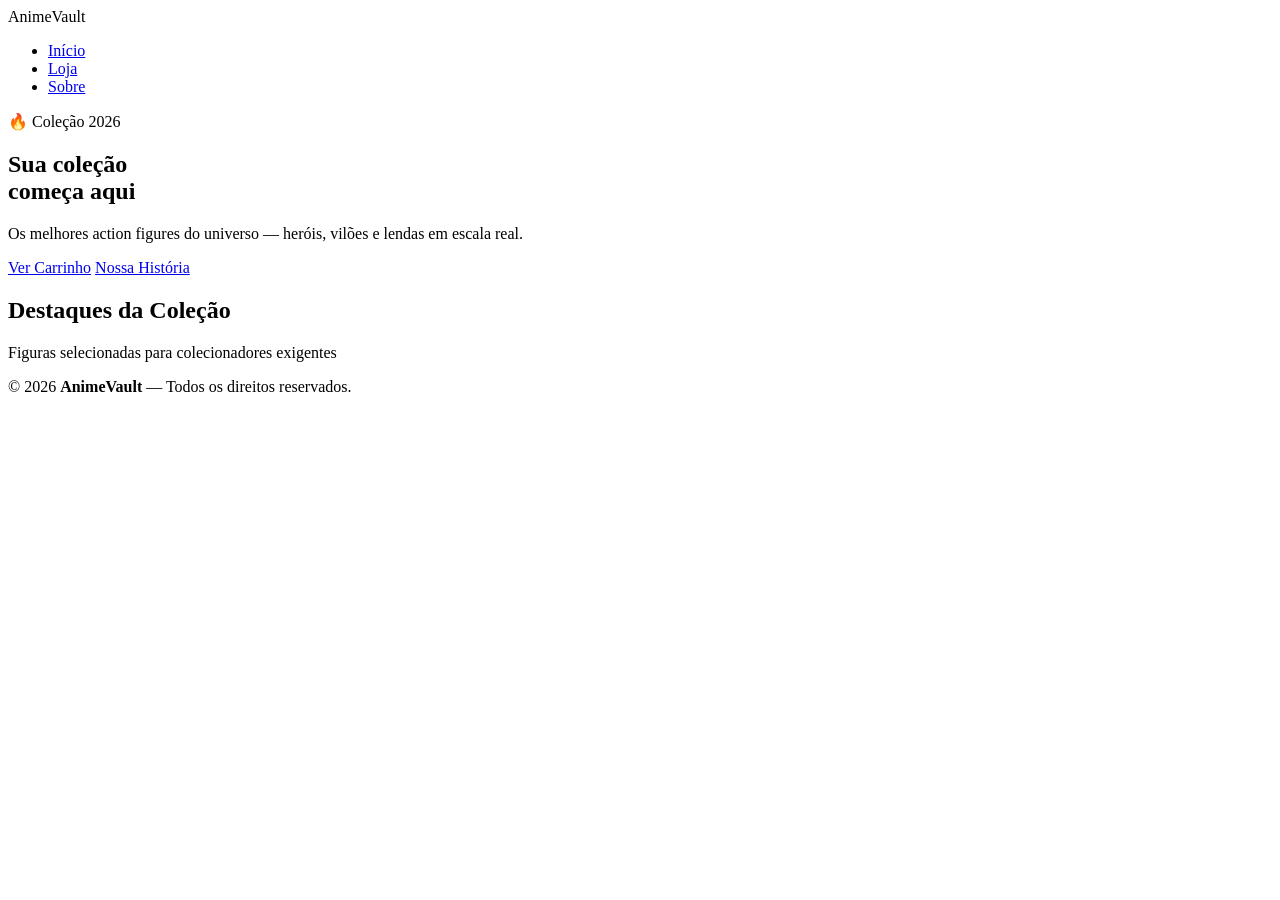
==== index.html @ 43f0159e "feat: criação de paginas loja.html e sobre.html" ====
<!DOCTYPE html>
<html lang="pt-BR">
<head>
  <meta charset="UTF-8">
  <meta name="viewport" content="width=device-width, initial-scale=1.0">
  <title>AnimeVault — Action Figures</title>
  <link rel="stylesheet" href="src/css/estilo.css">
</head>
<body>

  <!-- CABEÇALHO -->
  <header>
    <div class="nav-container">
      <div class="logo">Anime<span>Vault</span></div>
      <nav>
        <ul>
          <li><a href="index.html" class="ativo">Início</a></li>
          <li><a href="pages/loja.html">Loja</a></li>
          <li><a href="pages/sobre.html">Sobre</a></li>
        </ul>
      </nav>
    </div>
  </header>

  <!-- HERO -->
  <section class="hero">
    <span class="hero-badge">🔥 Coleção 2026</span>
    <h1>Sua coleção<br><span>começa aqui</span></h1>
    <p>Os melhores action figures do universo — heróis, vilões e lendas em escala real.</p>
    <div class="hero-btns">
      <a href="pages/loja.html" class="btn btn-primario">Ver Carrinho</a>
      <a href="pages/sobre.html" class="btn btn-secundario">Nossa História</a>
    </div>
  </section>

  <!-- PRODUTOS -->
  <main>
    <div class="section">
      <h2 class="section-titulo">Destaques da <span>Coleção</span></h2>
      <p class="section-subtitulo">Figuras selecionadas para colecionadores exigentes</p>
      <div class="divisor"></div>

      <!-- Container preenchido via JavaScript (DOM) -->
      <div class="produtos-grid" id="produtos-container"></div>
    </div>
  </main>

  <!-- RODAPÉ -->
  <footer>
    <p>&copy; 2026 <strong>AnimeVault</strong> — Todos os direitos reservados.</p>
  </footer>

  <script src="src/js/script.js"></script>
</body>
</html>
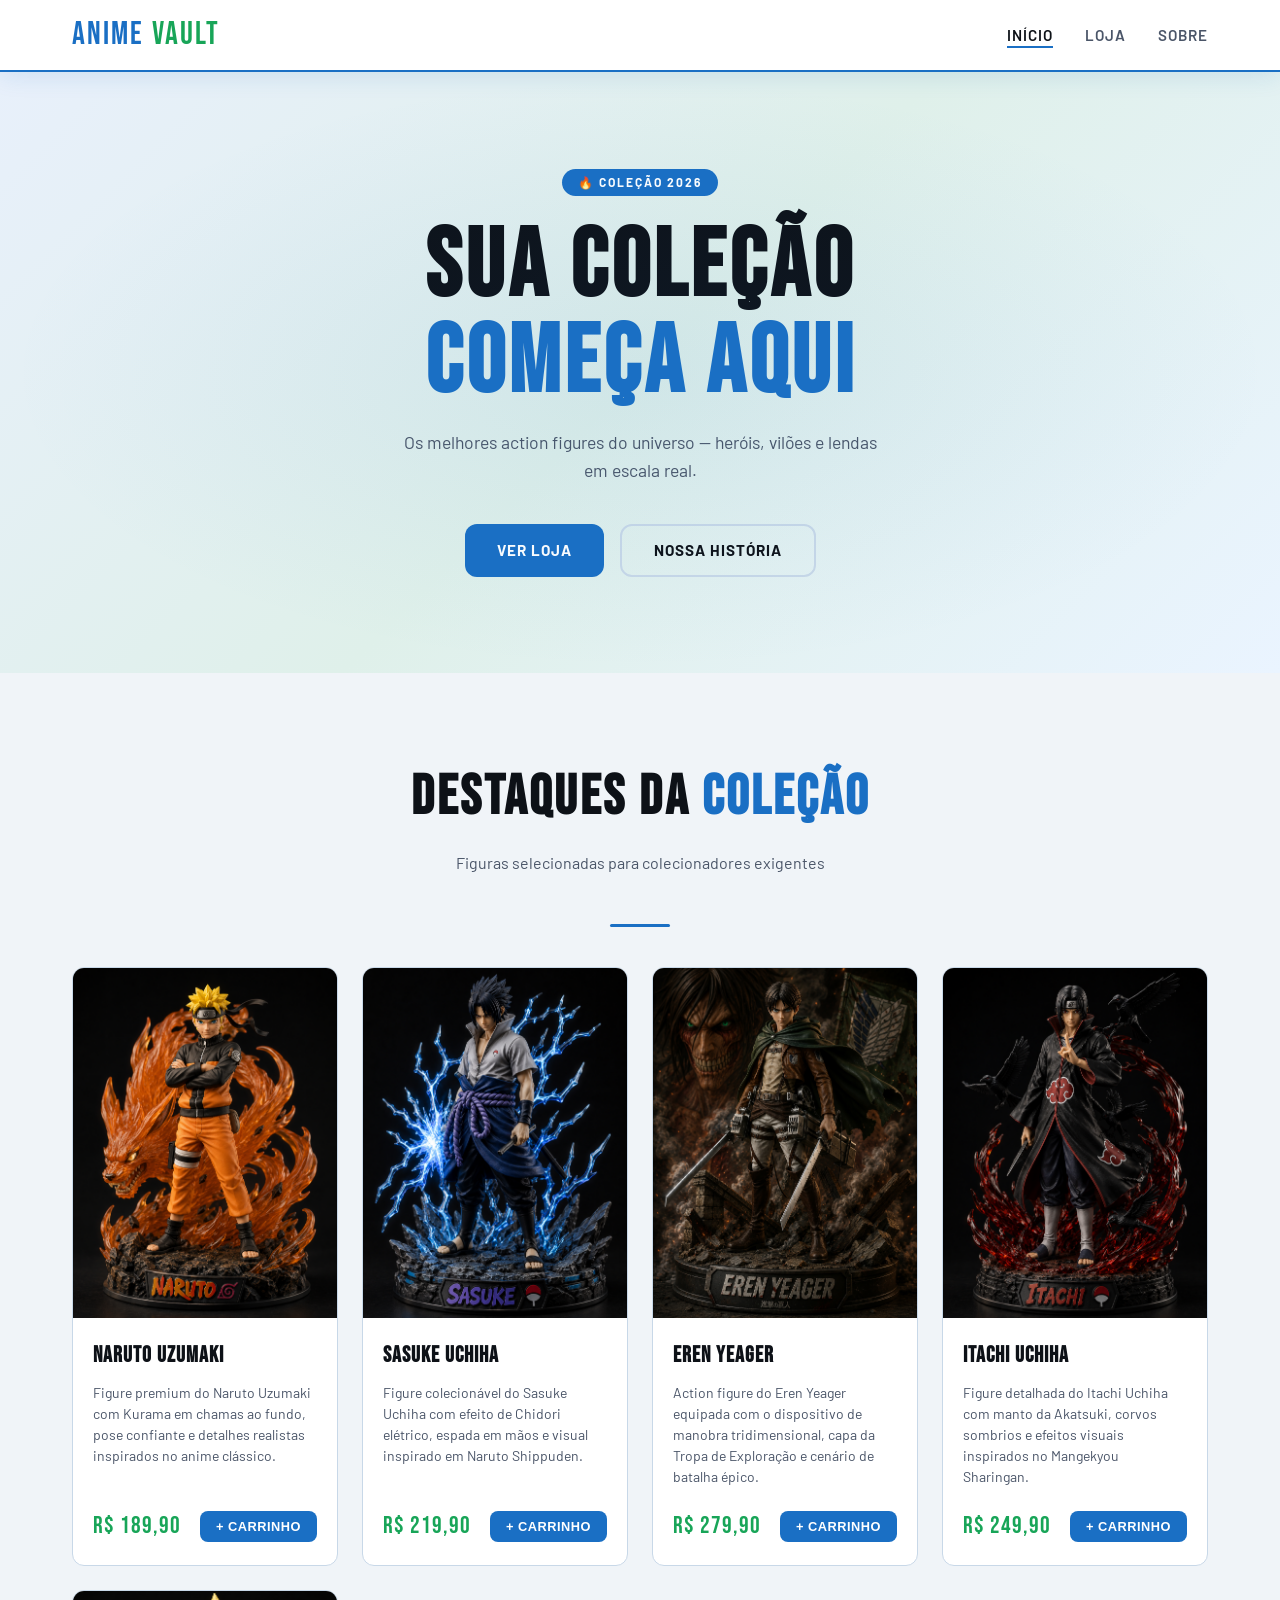
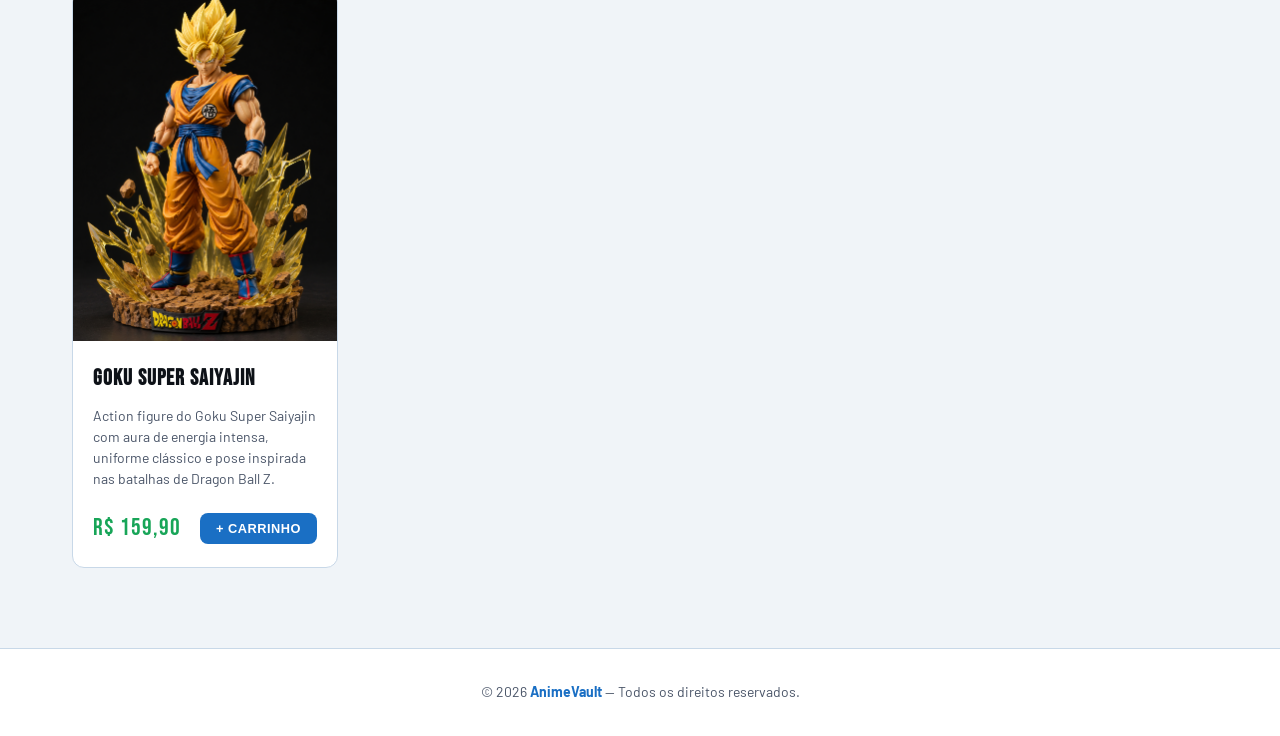
==== commit 6f010c82: "Feat: implementação de um botao de remover item do carrinho" ====
--- a/index.html
+++ b/index.html
@@ -28,7 +28,7 @@
     <h1>Sua coleção<br><span>começa aqui</span></h1>
     <p>Os melhores action figures do universo — heróis, vilões e lendas em escala real.</p>
     <div class="hero-btns">
-      <a href="pages/loja.html" class="btn btn-primario">Ver Carrinho</a>
+      <a href="pages/loja.html" class="btn btn-primario">Ver Loja</a>
       <a href="pages/sobre.html" class="btn btn-secundario">Nossa História</a>
     </div>
   </section>
--- a/src/css/estilo.css
+++ b/src/css/estilo.css
@@ -0,0 +1,695 @@
+/* ============================================================
+   VARIÁVEIS & RESET
+   ============================================================ */
+@import url('https://fonts.googleapis.com/css2?family=Bebas+Neue&family=Barlow:wght@400;500;600;700&display=swap');
+
+:root {
+  --cor-fundo: #f0f4f8;
+  --cor-fundo2: #ffffff;
+  --cor-card: #ffffff;
+  --cor-borda: #c8d8e8;
+  --cor-primaria: #1a6fc4;
+  --cor-primaria-hover: #155aa0;
+  --cor-acento: #18a558;
+  --cor-texto: #0d1117;
+  --cor-texto-suave: #4a5568;
+  --cor-sucesso: #18a558;
+  --fonte-titulo: 'Bebas Neue', sans-serif;
+  --fonte-corpo: 'Barlow', sans-serif;
+  --sombra: 0 4px 24px rgba(26, 111, 196, 0.12);
+  --sombra-card: 0 2px 12px rgba(0, 0, 0, 0.08);
+  --raio: 12px;
+  --transicao: 0.25s ease;
+}
+
+*, *::before, *::after {
+  margin: 0;
+  padding: 0;
+  box-sizing: border-box;
+}
+
+html {
+  scroll-behavior: smooth;
+}
+
+body {
+  background-color: var(--cor-fundo);
+  color: var(--cor-texto);
+  font-family: var(--fonte-corpo);
+  font-size: 16px;
+  line-height: 1.6;
+  min-height: 100vh;
+  display: flex;
+  flex-direction: column;
+}
+
+a {
+  color: inherit;
+  text-decoration: none;
+}
+
+ul {
+  list-style: none;
+}
+
+img {
+  max-width: 100%;
+  display: block;
+}
+.card-img {
+    width: 100%;
+    height: 350px;
+    object-fit: cover;
+}
+
+/* ============================================================
+   HEADER & NAV
+   ============================================================ */
+header {
+  background: var(--cor-fundo2);
+  border-bottom: 2px solid var(--cor-primaria);
+  position: sticky;
+  top: 0;
+  z-index: 100;
+  box-shadow: var(--sombra);
+}
+
+.nav-container {
+  max-width: 1200px;
+  margin: 0 auto;
+  padding: 0 2rem;
+  display: flex;
+  align-items: center;
+  justify-content: space-between;
+  height: 70px;
+}
+
+.logo {
+  font-family: var(--fonte-titulo);
+  font-size: 2rem;
+  letter-spacing: 2px;
+  color: var(--cor-primaria);
+  display: flex;
+  align-items: center;
+  gap: 8px;
+}
+
+.logo span {
+  color: var(--cor-acento);
+}
+
+nav ul {
+  display: flex;
+  gap: 2rem;
+  align-items: center;
+}
+
+nav a {
+  font-weight: 600;
+  font-size: 0.95rem;
+  text-transform: uppercase;
+  letter-spacing: 1px;
+  color: var(--cor-texto-suave);
+  transition: color var(--transicao);
+  position: relative;
+  padding-bottom: 4px;
+}
+
+nav a::after {
+  content: '';
+  position: absolute;
+  bottom: 0;
+  left: 0;
+  width: 0;
+  height: 2px;
+  background: var(--cor-primaria);
+  transition: width var(--transicao);
+}
+
+nav a:hover,
+nav a.ativo {
+  color: var(--cor-texto);
+}
+
+nav a:hover::after,
+nav a.ativo::after {
+  width: 100%;
+}
+
+/* ============================================================
+   HERO SECTION (index)
+   ============================================================ */
+.hero {
+  background: linear-gradient(135deg, #e8f0fb 0%, #dff0ea 50%, #eaf4ff 100%);
+  padding: 6rem 2rem;
+  text-align: center;
+  position: relative;
+  overflow: hidden;
+}
+
+.hero::before {
+  content: '';
+  position: absolute;
+  inset: 0;
+  background: radial-gradient(ellipse at center, rgba(26, 111, 196, 0.08) 0%, transparent 70%);
+  pointer-events: none;
+}
+
+.hero-badge {
+  display: inline-block;
+  background: var(--cor-primaria);
+  color: #fff;
+  font-size: 0.75rem;
+  font-weight: 700;
+  text-transform: uppercase;
+  letter-spacing: 2px;
+  padding: 4px 16px;
+  border-radius: 999px;
+  margin-bottom: 1.5rem;
+}
+
+.hero h1 {
+  font-family: var(--fonte-titulo);
+  font-size: clamp(3rem, 8vw, 6rem);
+  line-height: 1;
+  letter-spacing: 4px;
+  color: var(--cor-texto);
+  margin-bottom: 1rem;
+}
+
+.hero h1 span {
+  color: var(--cor-primaria);
+}
+
+.hero p {
+  max-width: 500px;
+  margin: 0 auto 2.5rem;
+  color: var(--cor-texto-suave);
+  font-size: 1.1rem;
+}
+
+.hero-btns {
+  display: flex;
+  gap: 1rem;
+  justify-content: center;
+  flex-wrap: wrap;
+}
+
+/* ============================================================
+   BOTÕES
+   ============================================================ */
+.btn {
+  display: inline-flex;
+  align-items: center;
+  gap: 8px;
+  padding: 0.75rem 2rem;
+  border-radius: var(--raio);
+  font-family: var(--fonte-corpo);
+  font-weight: 700;
+  font-size: 0.95rem;
+  text-transform: uppercase;
+  letter-spacing: 1px;
+  cursor: pointer;
+  border: none;
+  transition: all var(--transicao);
+}
+
+.btn-primario {
+  background: var(--cor-primaria);
+  color: #fff;
+}
+
+.btn-primario:hover {
+  background: var(--cor-primaria-hover);
+  transform: translateY(-2px);
+  box-shadow: 0 8px 20px rgba(26, 111, 196, 0.35);
+}
+
+.btn-secundario {
+  background: transparent;
+  color: var(--cor-texto);
+  border: 2px solid var(--cor-borda);
+}
+
+.btn-secundario:hover {
+  border-color: var(--cor-primaria);
+  color: var(--cor-primaria);
+  transform: translateY(-2px);
+}
+
+/* ============================================================
+   SEÇÃO GENÉRICA
+   ============================================================ */
+.section {
+  padding: 5rem 2rem;
+  max-width: 1200px;
+  margin: 0 auto;
+  width: 100%;
+}
+
+.section-titulo {
+  font-family: var(--fonte-titulo);
+  font-size: clamp(2rem, 5vw, 3.5rem);
+  letter-spacing: 3px;
+  margin-bottom: 0.5rem;
+  text-align: center;
+}
+
+.section-titulo span {
+  color: var(--cor-primaria);
+}
+
+.section-subtitulo {
+  text-align: center;
+  color: var(--cor-texto-suave);
+  margin-bottom: 3rem;
+}
+
+.divisor {
+  width: 60px;
+  height: 3px;
+  background: var(--cor-primaria);
+  margin: 0.75rem auto 2.5rem;
+  border-radius: 99px;
+}
+
+/* ============================================================
+   CARDS DE PRODUTOS (index.html)
+   ============================================================ */
+.produtos-grid {
+  display: grid;
+  grid-template-columns: repeat(auto-fill, minmax(220px, 1fr));
+  gap: 1.5rem;
+}
+
+.card-produto {
+  background: var(--cor-card);
+  border: 1px solid var(--cor-borda);
+  border-radius: var(--raio);
+  overflow: hidden;
+  transition: transform var(--transicao), box-shadow var(--transicao), border-color var(--transicao);
+  display: flex;
+  flex-direction: column;
+}
+
+.card-produto:hover {
+  transform: translateY(-6px);
+  box-shadow: 0 12px 32px rgba(26, 111, 196, 0.18);
+  border-color: var(--cor-primaria);
+}
+
+.card-emoji {
+  font-size: 4rem;
+  background: linear-gradient(135deg, #ddeeff, #e8f5ee);
+  padding: 2rem;
+  text-align: center;
+  border-bottom: 1px solid var(--cor-borda);
+}
+
+.card-body {
+  padding: 1.25rem;
+  display: flex;
+  flex-direction: column;
+  flex: 1;
+}
+
+.card-nome {
+  font-family: var(--fonte-titulo);
+  font-size: 1.4rem;
+  letter-spacing: 1px;
+  margin-bottom: 0.5rem;
+  color: var(--cor-texto);
+}
+
+.card-descricao {
+  font-size: 0.875rem;
+  color: var(--cor-texto-suave);
+  line-height: 1.5;
+  flex: 1;
+  margin-bottom: 1.25rem;
+}
+
+.card-footer {
+  display: flex;
+  align-items: center;
+  justify-content: space-between;
+  gap: 0.5rem;
+  flex-wrap: wrap;
+}
+
+.card-preco {
+  font-family: var(--fonte-titulo);
+  font-size: 1.5rem;
+  color: var(--cor-acento);
+  letter-spacing: 1px;
+}
+
+.btn-adicionar {
+  background: var(--cor-primaria);
+  color: #fff;
+  border: none;
+  padding: 0.5rem 1rem;
+  border-radius: 8px;
+  font-weight: 700;
+  font-size: 0.8rem;
+  cursor: pointer;
+  transition: all var(--transicao);
+  text-transform: uppercase;
+  letter-spacing: 0.5px;
+}
+
+.btn-adicionar:hover {
+  background: var(--cor-primaria-hover);
+  transform: scale(1.05);
+}
+
+.btn-adicionar.adicionado {
+  background: var(--cor-sucesso);
+}
+
+/* ============================================================
+   CARRINHO (loja.html)
+   ============================================================ */
+.loja-container {
+  max-width: 750px;
+  margin: 0 auto;
+  padding: 3rem 2rem;
+}
+
+.carrinho-titulo {
+  font-family: var(--fonte-titulo);
+  font-size: clamp(2.5rem, 6vw, 4rem);
+  letter-spacing: 3px;
+  margin-bottom: 0.25rem;
+}
+
+.carrinho-titulo span {
+  color: var(--cor-primaria);
+}
+
+.carrinho-subtitulo {
+  color: var(--cor-texto-suave);
+  margin-bottom: 2.5rem;
+  font-size: 0.95rem;
+}
+
+.lista-carrinho {
+  background: var(--cor-card);
+  border: 1px solid var(--cor-borda);
+  border-radius: var(--raio);
+  overflow: hidden;
+  margin-bottom: 1.5rem;
+}
+
+.item-carrinho {
+  display: flex;
+  align-items: center;
+  justify-content: space-between;
+  padding: 1.1rem 1.5rem;
+  border-bottom: 1px solid var(--cor-borda);
+  transition: background var(--transicao);
+}
+
+.item-carrinho:last-child {
+  border-bottom: none;
+}
+
+.item-carrinho:hover {
+  background: rgba(26, 111, 196, 0.05);
+}
+
+.item-info {
+  display: flex;
+  flex-direction: column;
+  gap: 2px;
+}
+
+.item-nome {
+  font-weight: 600;
+  font-size: 1rem;
+}
+
+.item-qtd {
+  font-size: 0.8rem;
+  color: var(--cor-texto-suave);
+}
+
+.item-subtotal {
+  font-family: var(--fonte-titulo);
+  font-size: 1.25rem;
+  color: var(--cor-acento);
+  letter-spacing: 1px;
+}
+
+/* Resumo financeiro */
+.resumo-financeiro {
+  background: var(--cor-card);
+  border: 1px solid var(--cor-borda);
+  border-radius: var(--raio);
+  padding: 2rem;
+}
+
+.resumo-linha {
+  display: flex;
+  justify-content: space-between;
+  align-items: center;
+  padding: 0.5rem 0;
+  font-size: 0.95rem;
+  color: var(--cor-texto-suave);
+  border-bottom: 1px solid var(--cor-borda);
+  margin-bottom: 1rem;
+}
+
+.resumo-total-label {
+  font-family: var(--fonte-titulo);
+  font-size: 1.4rem;
+  letter-spacing: 1px;
+  display: flex;
+  justify-content: space-between;
+  align-items: center;
+  margin-bottom: 1.5rem;
+  gap: 1rem;
+}
+
+#total-compra {
+  font-family: var(--fonte-titulo);
+  font-size: 2rem;
+  color: var(--cor-acento);
+  letter-spacing: 2px;
+  transition: color var(--transicao);
+}
+
+#total-compra.com-desconto {
+  color: var(--cor-sucesso);
+}
+
+.badge-desconto {
+  background: var(--cor-sucesso);
+  color: #000;
+  font-size: 0.75rem;
+  font-weight: 700;
+  padding: 2px 10px;
+  border-radius: 999px;
+  vertical-align: middle;
+  margin-left: 0.5rem;
+  animation: popIn 0.3s ease;
+}
+
+@keyframes popIn {
+  from { transform: scale(0.5); opacity: 0; }
+  to { transform: scale(1); opacity: 1; }
+}
+
+.acoes-carrinho {
+  display: flex;
+  gap: 1rem;
+  flex-wrap: wrap;
+}
+
+#btn-desconto {
+  background: transparent;
+  color: var(--cor-acento);
+  border: 2px solid var(--cor-acento);
+  border-radius: var(--raio);
+  padding: 0.75rem 1.5rem;
+  font-family: var(--fonte-corpo);
+  font-weight: 700;
+  font-size: 0.9rem;
+  text-transform: uppercase;
+  letter-spacing: 1px;
+  cursor: pointer;
+  transition: all var(--transicao);
+  flex: 1;
+}
+
+#btn-desconto:hover:not(:disabled) {
+  background: var(--cor-acento);
+  color: #000;
+}
+
+#btn-desconto:disabled {
+  opacity: 0.5;
+  cursor: not-allowed;
+}
+
+#btn-finalizar {
+  background: var(--cor-primaria);
+  color: #fff;
+  border: none;
+  border-radius: var(--raio);
+  padding: 0.75rem 1.5rem;
+  font-family: var(--fonte-corpo);
+  font-weight: 700;
+  font-size: 0.9rem;
+  text-transform: uppercase;
+  letter-spacing: 1px;
+  cursor: pointer;
+  transition: all var(--transicao);
+  flex: 1;
+}
+
+#btn-finalizar:hover {
+  background: var(--cor-primaria-hover);
+  transform: translateY(-2px);
+  box-shadow: 0 8px 20px rgba(26, 111, 196, 0.35);
+}
+
+/* ============================================================
+   SOBRE (sobre.html)
+   ============================================================ */
+.sobre-container {
+  max-width: 820px;
+  margin: 0 auto;
+  padding: 4rem 2rem;
+}
+
+.sobre-header {
+  text-align: center;
+  margin-bottom: 4rem;
+}
+
+.sobre-header h1 {
+  font-family: var(--fonte-titulo);
+  font-size: clamp(2.5rem, 6vw, 4.5rem);
+  letter-spacing: 4px;
+  line-height: 1;
+  margin-bottom: 1rem;
+}
+
+.sobre-header h1 span {
+  color: var(--cor-primaria);
+}
+
+.sobre-header p {
+  color: var(--cor-texto-suave);
+  font-size: 1.05rem;
+}
+
+.sobre-secao {
+  background: var(--cor-card);
+  border: 1px solid var(--cor-borda);
+  border-radius: var(--raio);
+  padding: 2rem;
+  margin-bottom: 1.5rem;
+  position: relative;
+  overflow: hidden;
+}
+
+.sobre-secao::before {
+  content: '';
+  position: absolute;
+  left: 0;
+  top: 0;
+  bottom: 0;
+  width: 4px;
+  background: var(--cor-primaria);
+  border-radius: 4px 0 0 4px;
+}
+
+.sobre-secao h2 {
+  font-family: var(--fonte-titulo);
+  font-size: 1.6rem;
+  letter-spacing: 2px;
+  color: var(--cor-acento);
+  margin-bottom: 0.75rem;
+}
+
+.sobre-secao p {
+  color: var(--cor-texto-suave);
+  line-height: 1.8;
+}
+
+.sobre-valores {
+  display: grid;
+  grid-template-columns: repeat(auto-fill, minmax(180px, 1fr));
+  gap: 1rem;
+  margin-top: 1rem;
+}
+
+.valor-card {
+  background: rgba(26, 111, 196, 0.06);
+  border: 1px solid rgba(26, 111, 196, 0.18);
+  border-radius: 8px;
+  padding: 1rem;
+  text-align: center;
+}
+
+.valor-card .valor-icone {
+  font-size: 2rem;
+  margin-bottom: 0.5rem;
+}
+
+.valor-card h3 {
+  font-family: var(--fonte-titulo);
+  font-size: 1rem;
+  letter-spacing: 1px;
+  color: var(--cor-texto);
+}
+
+/* ============================================================
+   FOOTER
+   ============================================================ */
+footer {
+  background: var(--cor-fundo2);
+  border-top: 1px solid var(--cor-borda);
+  text-align: center;
+  padding: 2rem;
+  margin-top: auto;
+  color: var(--cor-texto-suave);
+  font-size: 0.875rem;
+}
+
+footer strong {
+  color: var(--cor-primaria);
+}
+
+/* ============================================================
+   RESPONSIVO
+   ============================================================ */
+@media (max-width: 768px) {
+  .nav-container {
+    padding: 0 1rem;
+  }
+
+  nav ul {
+    gap: 1rem;
+  }
+
+  .hero {
+    padding: 4rem 1.5rem;
+  }
+
+  .produtos-grid {
+    grid-template-columns: repeat(auto-fill, minmax(160px, 1fr));
+    gap: 1rem;
+  }
+
+  .loja-container,
+  .sobre-container {
+    padding: 2rem 1.25rem;
+  }
+
+  .acoes-carrinho {
+    flex-direction: column;
+  }
+}
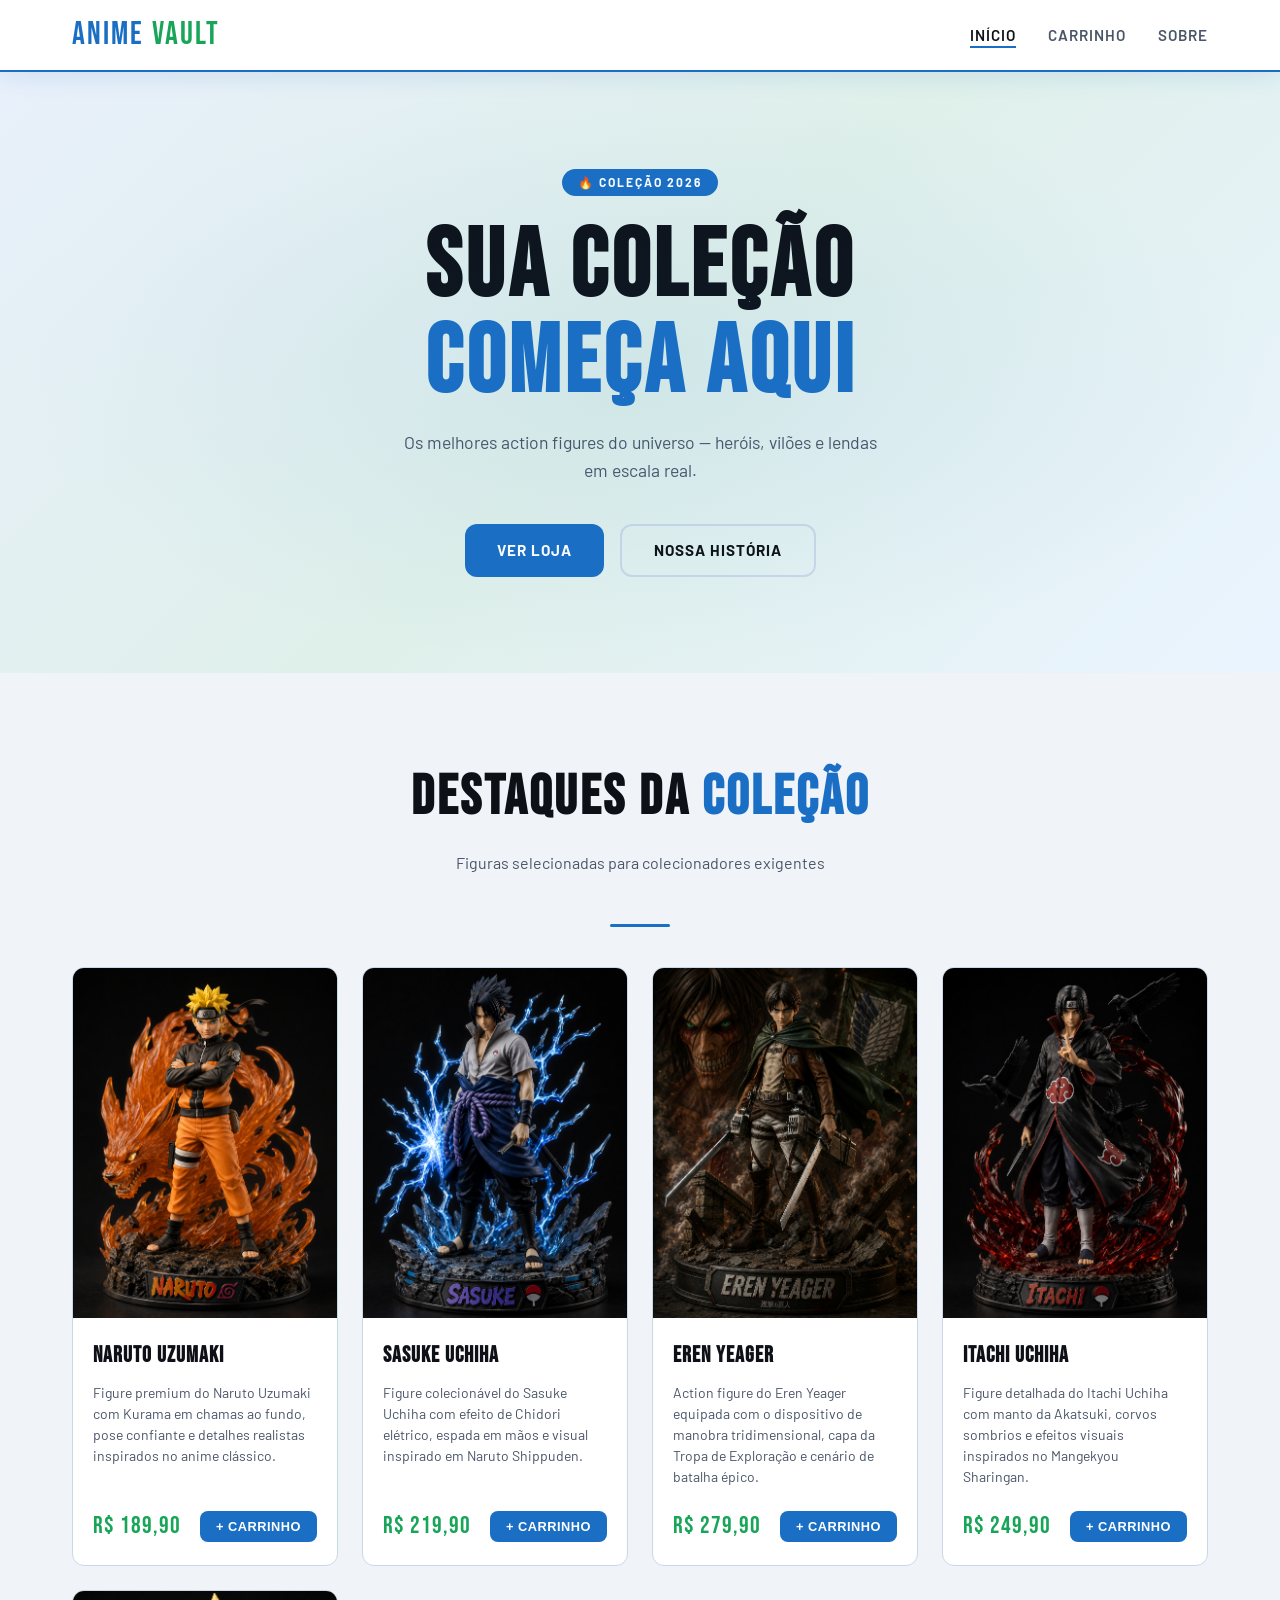
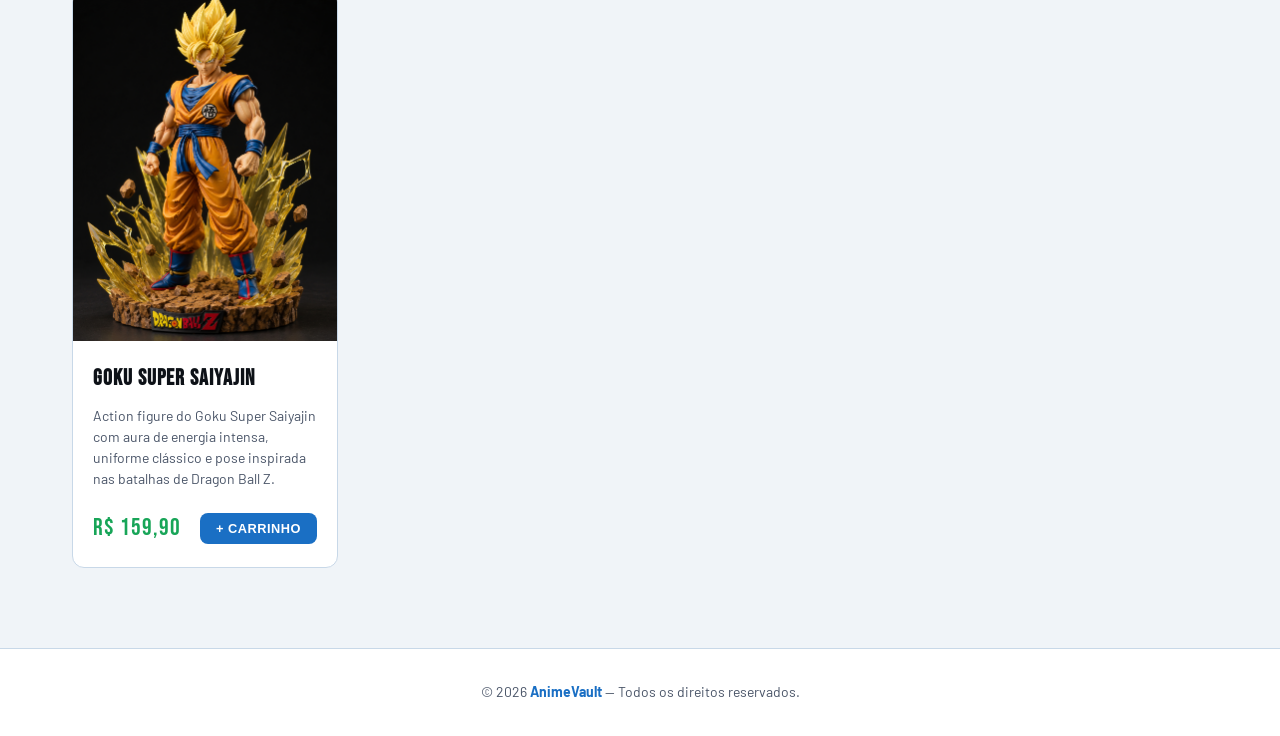
==== commit fb2d4d79: "Fix: Alteração de interface" ====
--- a/index.html
+++ b/index.html
@@ -15,7 +15,7 @@
       <nav>
         <ul>
           <li><a href="index.html" class="ativo">Início</a></li>
-          <li><a href="pages/loja.html">Loja</a></li>
+          <li><a href="pages/loja.html">Carrinho</a></li>
           <li><a href="pages/sobre.html">Sobre</a></li>
         </ul>
       </nav>
--- a/src/css/estilo.css
+++ b/src/css/estilo.css
@@ -646,6 +646,46 @@
   color: var(--cor-texto);
 }
 
+/* Agrupador de preço + botão remover */
+.item-acoes {
+  display: flex;
+  align-items: center;
+  gap: 0.75rem;
+}
+ 
+/* Botão remover item */
+.btn-remover {
+  background: transparent;
+  color: #e53e3e;
+  border: 2px solid #e53e3e;
+  border-radius: 6px;
+  width: 32px;
+  height: 32px;
+  font-size: 0.85rem;
+  font-weight: 700;
+  cursor: pointer;
+  transition: all var(--transicao);
+  display: flex;
+  align-items: center;
+  justify-content: center;
+  flex-shrink: 0;
+}
+ 
+.btn-remover:hover {
+  background: #e53e3e;
+  color: #fff;
+  transform: scale(1.1);
+}
+ 
+/* Carrinho vazio */
+.carrinho-vazio {
+  text-align: center;
+  padding: 3rem 1.5rem;
+  color: var(--cor-texto-suave);
+  font-size: 1.1rem;
+  list-style: none;
+}
+
 /* ============================================================
    FOOTER
    ============================================================ */
